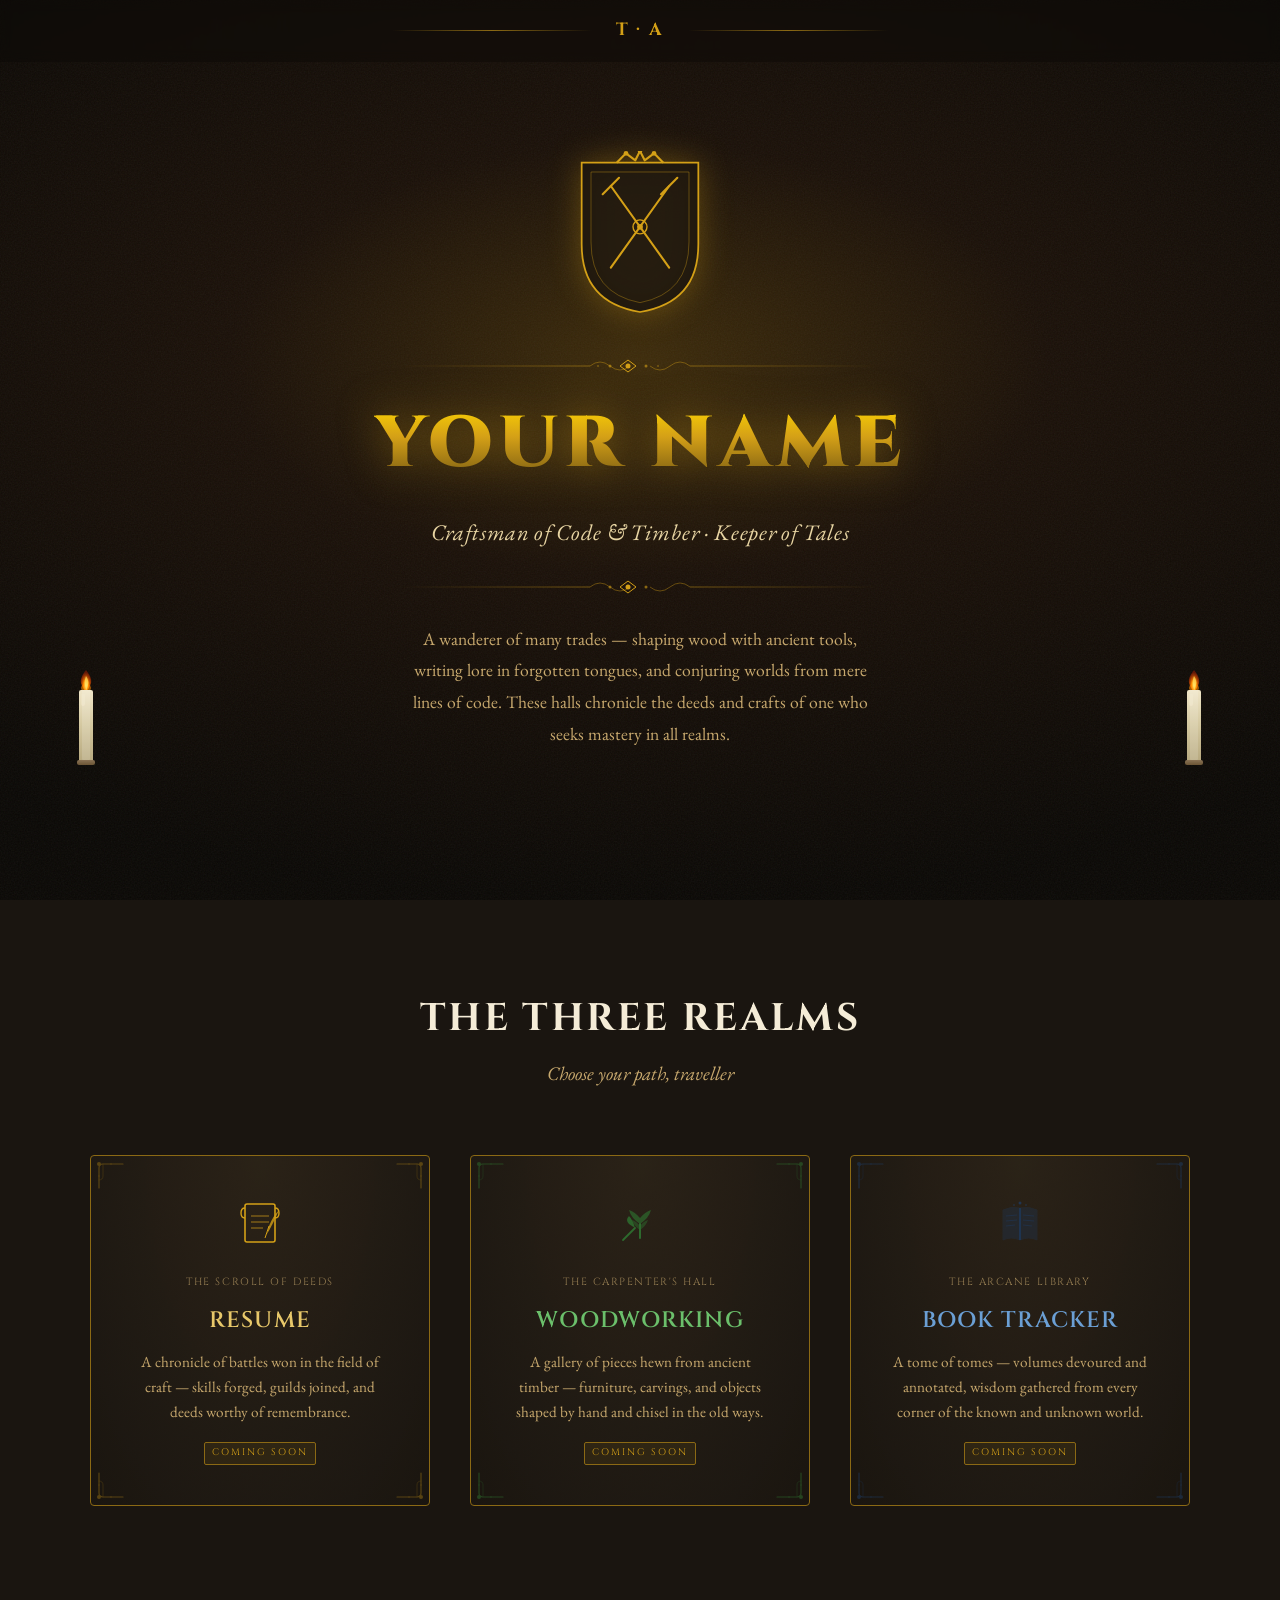
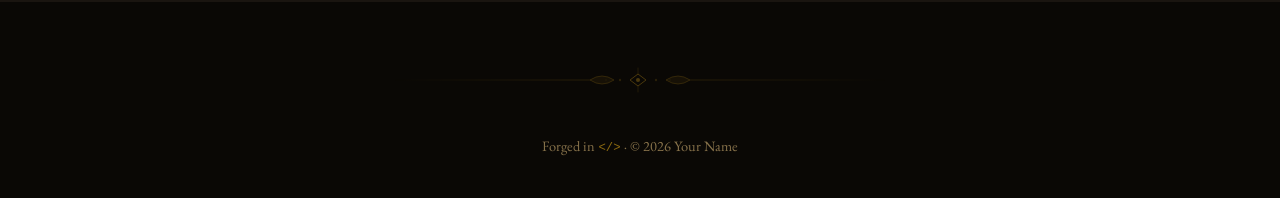
==== index.html @ 8cd8cc88 "Initial commit: fantasy personal site hub Full static site with high-fantasy aesthetic (Lord of the " ====
<!DOCTYPE html>
<html lang="en">
<head>
  <meta charset="UTF-8" />
  <meta name="viewport" content="width=device-width, initial-scale=1.0" />
  <title>Your Name — The Realm</title>

  <!-- Google Fonts -->
  <link rel="preconnect" href="https://fonts.googleapis.com" />
  <link rel="preconnect" href="https://fonts.gstatic.com" crossorigin />
  <link href="https://fonts.googleapis.com/css2?family=Cinzel:wght@400;600;700;900&family=EB+Garamond:ital,wght@0,400;0,500;1,400&display=swap" rel="stylesheet" />

  <!-- CSS -->
  <link rel="stylesheet" href="css/reset.css" />
  <link rel="stylesheet" href="css/variables.css" />
  <link rel="stylesheet" href="css/typography.css" />
  <link rel="stylesheet" href="css/layout.css" />
  <link rel="stylesheet" href="css/components.css" />
  <link rel="stylesheet" href="css/animations.css" />
  <link rel="stylesheet" href="css/responsive.css" />

  <!-- SVG noise filter used by hero + cards -->
  <svg xmlns="http://www.w3.org/2000/svg" width="0" height="0" style="position:absolute">
    <defs>
      <filter id="noise-filter" x="0%" y="0%" width="100%" height="100%" color-interpolation-filters="linearRGB">
        <feTurbulence type="fractalNoise" baseFrequency="0.65" numOctaves="3" stitchTiles="stitch" result="noiseOut"/>
        <feColorMatrix type="saturate" values="0" in="noiseOut" result="grayNoise"/>
        <feBlend in="SourceGraphic" in2="grayNoise" mode="overlay" result="blended"/>
        <feComposite in="blended" in2="SourceGraphic" operator="in"/>
      </filter>
    </defs>
  </svg>
</head>
<body>

  <!-- Ember particle canvas -->
  <canvas id="ember-canvas" aria-hidden="true"></canvas>

  <!-- ── Navigation ── -->
  <nav class="site-nav" role="navigation" aria-label="Site navigation">
    <span class="nav-rule" aria-hidden="true"></span>
    <span class="nav-monogram">T · A</span>
    <span class="nav-rule" aria-hidden="true"></span>
  </nav>

  <main>

    <!-- ══════════════════════════════════════════
         HERO
    ══════════════════════════════════════════ -->
    <section class="hero" aria-labelledby="hero-name">

      <!-- Parallax background layer -->
      <div class="hero-bg" aria-hidden="true"></div>

      <!-- Noise texture overlay -->
      <div class="hero-noise" aria-hidden="true">
        <svg xmlns="http://www.w3.org/2000/svg" width="100%" height="100%">
          <filter id="hero-noise">
            <feTurbulence type="fractalNoise" baseFrequency="0.7" numOctaves="4" stitchTiles="stitch"/>
          </filter>
          <rect width="100%" height="100%" filter="url(#hero-noise)" opacity="1"/>
        </svg>
      </div>

      <!-- Left candle -->
      <div class="candle candle-left" aria-hidden="true">
        <div class="candle-flame-wrap">
          <!-- Flame SVG -->
          <svg class="candle-flame" width="14" height="22" viewBox="0 0 14 22" fill="none" xmlns="http://www.w3.org/2000/svg">
            <ellipse cx="7" cy="18" rx="5" ry="4" fill="rgba(255,140,0,0.6)"/>
            <path d="M7 0 C4 4 1 8 2 13 C3 17 5 20 7 22 C9 20 11 17 12 13 C13 8 10 4 7 0Z"
                  fill="url(#flame-grad-l)"/>
            <path d="M7 6 C6 9 5 12 6 15 C6.5 17 7 19 7 22 C7.5 19 8.5 17 9 15 C10 12 9 9 7 6Z"
                  fill="rgba(255,230,100,0.7)"/>
            <defs>
              <radialGradient id="flame-grad-l" cx="50%" cy="70%" r="60%">
                <stop offset="0%"   stop-color="#FFE870"/>
                <stop offset="40%"  stop-color="#FF8C00"/>
                <stop offset="100%" stop-color="#CC2200" stop-opacity="0.4"/>
              </radialGradient>
            </defs>
          </svg>
        </div>
        <div class="candle-body" style="height:70px">
          <div class="candle-wax-drip"></div>
        </div>
        <div class="candle-base"></div>
      </div>

      <!-- Right candle -->
      <div class="candle candle-right" aria-hidden="true">
        <div class="candle-flame-wrap">
          <svg class="candle-flame" width="14" height="22" viewBox="0 0 14 22" fill="none" xmlns="http://www.w3.org/2000/svg">
            <ellipse cx="7" cy="18" rx="5" ry="4" fill="rgba(255,140,0,0.6)"/>
            <path d="M7 0 C4 4 1 8 2 13 C3 17 5 20 7 22 C9 20 11 17 12 13 C13 8 10 4 7 0Z"
                  fill="url(#flame-grad-r)"/>
            <path d="M7 6 C6 9 5 12 6 15 C6.5 17 7 19 7 22 C7.5 19 8.5 17 9 15 C10 12 9 9 7 6Z"
                  fill="rgba(255,230,100,0.7)"/>
            <defs>
              <radialGradient id="flame-grad-r" cx="50%" cy="70%" r="60%">
                <stop offset="0%"   stop-color="#FFE870"/>
                <stop offset="40%"  stop-color="#FF8C00"/>
                <stop offset="100%" stop-color="#CC2200" stop-opacity="0.4"/>
              </radialGradient>
            </defs>
          </svg>
        </div>
        <div class="candle-body" style="height:70px">
          <div class="candle-wax-drip"></div>
        </div>
        <div class="candle-base"></div>
      </div>

      <!-- Hero content -->
      <div class="hero-content">

        <!-- Heraldic crest SVG -->
        <svg class="hero-crest" viewBox="0 0 120 140" fill="none" xmlns="http://www.w3.org/2000/svg" aria-hidden="true">
          <!-- Shield outline -->
          <path d="M10 10 H110 V80 Q110 130 60 138 Q10 130 10 80 Z"
                fill="rgba(26,21,16,0.85)" stroke="#D4A017" stroke-width="1.5"/>
          <!-- Inner shield border -->
          <path d="M18 18 H102 V78 Q102 122 60 130 Q18 122 18 78 Z"
                fill="none" stroke="rgba(212,160,23,0.4)" stroke-width="0.8"/>
          <!-- Crossed swords -->
          <g stroke="#D4A017" stroke-width="1.8" stroke-linecap="round">
            <line x1="35" y1="30" x2="85" y2="100"/>
            <line x1="85" y1="30" x2="35" y2="100"/>
            <!-- Sword hilts -->
            <line x1="28" y1="37" x2="42" y2="23"/>
            <line x1="78" y1="37" x2="92" y2="23"/>
          </g>
          <!-- Star -->
          <circle cx="60" cy="65" r="6" fill="none" stroke="#D4A017" stroke-width="1.2"/>
          <circle cx="60" cy="65" r="2.5" fill="#D4A017"/>
          <!-- Crown atop shield -->
          <path d="M40 10 L48 2 L56 8 L60 0 L64 8 L72 2 L80 10"
                fill="none" stroke="#D4A017" stroke-width="1.8" stroke-linejoin="round"/>
          <!-- Decorative dots at crown points -->
          <circle cx="48" cy="2"  r="2" fill="#D4A017"/>
          <circle cx="60" cy="0"  r="2" fill="#D4A017"/>
          <circle cx="72" cy="2"  r="2" fill="#D4A017"/>
        </svg>

        <!-- Top ornate divider -->
        <svg class="hero-divider" viewBox="0 0 480 24" fill="none" xmlns="http://www.w3.org/2000/svg" aria-hidden="true">
          <line x1="0"   y1="12" x2="190" y2="12" stroke="url(#div-grad-l)" stroke-width="0.8"/>
          <line x1="290" y1="12" x2="480" y2="12" stroke="url(#div-grad-r)" stroke-width="0.8"/>
          <!-- Centre ornament -->
          <path d="M220 12 L228 6 L236 12 L228 18 Z" fill="none" stroke="#D4A017" stroke-width="1"/>
          <circle cx="228" cy="12" r="2.5" fill="#D4A017"/>
          <circle cx="210" cy="12" r="1.5" fill="rgba(212,160,23,0.6)"/>
          <circle cx="246" cy="12" r="1.5" fill="rgba(212,160,23,0.6)"/>
          <circle cx="198" cy="12" r="1"   fill="rgba(212,160,23,0.4)"/>
          <circle cx="258" cy="12" r="1"   fill="rgba(212,160,23,0.4)"/>
          <!-- Side scrolls -->
          <path d="M190 12 Q200 4 210 12 Q220 20 230 12" fill="none" stroke="rgba(212,160,23,0.5)" stroke-width="0.8"/>
          <path d="M290 12 Q280 4 270 12 Q260 20 250 12" fill="none" stroke="rgba(212,160,23,0.5)" stroke-width="0.8"/>
          <defs>
            <linearGradient id="div-grad-l" x1="0" y1="0" x2="190" y2="0" gradientUnits="userSpaceOnUse">
              <stop offset="0%"   stop-color="#D4A017" stop-opacity="0"/>
              <stop offset="100%" stop-color="#D4A017" stop-opacity="0.6"/>
            </linearGradient>
            <linearGradient id="div-grad-r" x1="290" y1="0" x2="480" y2="0" gradientUnits="userSpaceOnUse">
              <stop offset="0%"   stop-color="#D4A017" stop-opacity="0.6"/>
              <stop offset="100%" stop-color="#D4A017" stop-opacity="0"/>
            </linearGradient>
          </defs>
        </svg>

        <h1 class="hero-name" id="hero-name">Your Name</h1>
        <p class="hero-tagline">Craftsman of Code &amp; Timber · Keeper of Tales</p>

        <!-- Bottom ornate divider -->
        <svg class="hero-divider" viewBox="0 0 480 24" fill="none" xmlns="http://www.w3.org/2000/svg" aria-hidden="true">
          <use href="#div-grad-l"/>
          <line x1="0"   y1="12" x2="190" y2="12" stroke="url(#div-grad-l2)" stroke-width="0.8"/>
          <line x1="290" y1="12" x2="480" y2="12" stroke="url(#div-grad-r2)" stroke-width="0.8"/>
          <path d="M220 12 L228 6 L236 12 L228 18 Z" fill="none" stroke="#D4A017" stroke-width="1"/>
          <circle cx="228" cy="12" r="2.5" fill="#D4A017"/>
          <circle cx="210" cy="12" r="1.5" fill="rgba(212,160,23,0.6)"/>
          <circle cx="246" cy="12" r="1.5" fill="rgba(212,160,23,0.6)"/>
          <path d="M190 12 Q200 4 210 12 Q220 20 230 12" fill="none" stroke="rgba(212,160,23,0.5)" stroke-width="0.8"/>
          <path d="M290 12 Q280 4 270 12 Q260 20 250 12" fill="none" stroke="rgba(212,160,23,0.5)" stroke-width="0.8"/>
          <defs>
            <linearGradient id="div-grad-l2" x1="0" y1="0" x2="190" y2="0" gradientUnits="userSpaceOnUse">
              <stop offset="0%"   stop-color="#D4A017" stop-opacity="0"/>
              <stop offset="100%" stop-color="#D4A017" stop-opacity="0.6"/>
            </linearGradient>
            <linearGradient id="div-grad-r2" x1="290" y1="0" x2="480" y2="0" gradientUnits="userSpaceOnUse">
              <stop offset="0%"   stop-color="#D4A017" stop-opacity="0.6"/>
              <stop offset="100%" stop-color="#D4A017" stop-opacity="0"/>
            </linearGradient>
          </defs>
        </svg>

        <p class="hero-bio">
          A wanderer of many trades — shaping wood with ancient tools, writing lore in forgotten tongues,
          and conjuring worlds from mere lines of code. These halls chronicle the deeds and crafts
          of one who seeks mastery in all realms.
        </p>

      </div>
    </section>

    <!-- ══════════════════════════════════════════
         REALMS
    ══════════════════════════════════════════ -->
    <section class="realms" aria-labelledby="realms-title">
      <div class="realms-inner">

        <header class="realms-header">
          <h2 class="section-title" id="realms-title">The Three Realms</h2>
          <p class="section-subtitle">Choose your path, traveller</p>
        </header>

        <div class="realms-grid">

          <!-- ── Card 1: Resume ── -->
          <article class="realm-card card--resume" aria-label="The Scroll of Deeds — Resume">
            <!-- Corner filigree -->
            <div class="card-corners" aria-hidden="true">
              <svg class="card-corner card-corner--tl" viewBox="0 0 28 28" fill="none" xmlns="http://www.w3.org/2000/svg">
                <path d="M2 26 L2 6 Q2 2 6 2 L26 2" stroke="#8B6914" stroke-width="1.2" stroke-linecap="round"/>
                <path d="M2 18 Q6 18 6 14 L6 2" stroke="#8B6914" stroke-width="0.8" stroke-linecap="round" opacity="0.6"/>
                <circle cx="2"  cy="2"  r="2" fill="#8B6914"/>
                <circle cx="14" cy="2"  r="1" fill="#8B6914" opacity="0.5"/>
                <circle cx="2"  cy="14" r="1" fill="#8B6914" opacity="0.5"/>
              </svg>
              <svg class="card-corner card-corner--tr" viewBox="0 0 28 28" fill="none" xmlns="http://www.w3.org/2000/svg">
                <path d="M2 26 L2 6 Q2 2 6 2 L26 2" stroke="#8B6914" stroke-width="1.2" stroke-linecap="round"/>
                <path d="M2 18 Q6 18 6 14 L6 2" stroke="#8B6914" stroke-width="0.8" stroke-linecap="round" opacity="0.6"/>
                <circle cx="2"  cy="2"  r="2" fill="#8B6914"/>
                <circle cx="14" cy="2"  r="1" fill="#8B6914" opacity="0.5"/>
                <circle cx="2"  cy="14" r="1" fill="#8B6914" opacity="0.5"/>
              </svg>
              <svg class="card-corner card-corner--bl" viewBox="0 0 28 28" fill="none" xmlns="http://www.w3.org/2000/svg">
                <path d="M2 26 L2 6 Q2 2 6 2 L26 2" stroke="#8B6914" stroke-width="1.2" stroke-linecap="round"/>
                <path d="M2 18 Q6 18 6 14 L6 2" stroke="#8B6914" stroke-width="0.8" stroke-linecap="round" opacity="0.6"/>
                <circle cx="2"  cy="2"  r="2" fill="#8B6914"/>
                <circle cx="14" cy="2"  r="1" fill="#8B6914" opacity="0.5"/>
                <circle cx="2"  cy="14" r="1" fill="#8B6914" opacity="0.5"/>
              </svg>
              <svg class="card-corner card-corner--br" viewBox="0 0 28 28" fill="none" xmlns="http://www.w3.org/2000/svg">
                <path d="M2 26 L2 6 Q2 2 6 2 L26 2" stroke="#8B6914" stroke-width="1.2" stroke-linecap="round"/>
                <path d="M2 18 Q6 18 6 14 L6 2" stroke="#8B6914" stroke-width="0.8" stroke-linecap="round" opacity="0.6"/>
                <circle cx="2"  cy="2"  r="2" fill="#8B6914"/>
                <circle cx="14" cy="2"  r="1" fill="#8B6914" opacity="0.5"/>
                <circle cx="2"  cy="14" r="1" fill="#8B6914" opacity="0.5"/>
              </svg>
            </div>

            <!-- Glow overlay -->
            <div class="card-glow" aria-hidden="true"></div>

            <!-- Content -->
            <div class="card-content">
              <!-- Scroll / Quill icon -->
              <svg class="card-icon" viewBox="0 0 54 54" fill="none" xmlns="http://www.w3.org/2000/svg" aria-hidden="true">
                <rect x="12" y="8" width="30" height="38" rx="2" fill="none" stroke="currentColor" stroke-width="1.6"/>
                <path d="M12 12 Q8 12 8 17 Q8 22 12 22" fill="none" stroke="currentColor" stroke-width="1.4"/>
                <path d="M42 12 Q46 12 46 17 Q46 22 42 22" fill="none" stroke="currentColor" stroke-width="1.4"/>
                <line x1="18" y1="20" x2="36" y2="20" stroke="currentColor" stroke-width="1.2" opacity="0.7"/>
                <line x1="18" y1="26" x2="36" y2="26" stroke="currentColor" stroke-width="1.2" opacity="0.7"/>
                <line x1="18" y1="32" x2="30" y2="32" stroke="currentColor" stroke-width="1.2" opacity="0.7"/>
                <!-- Quill -->
                <path d="M34 38 Q40 28 46 14 Q40 20 36 30 Z" fill="currentColor" opacity="0.8"/>
                <line x1="36" y1="30" x2="32" y2="42" stroke="currentColor" stroke-width="1"/>
              </svg>

              <span class="card-label">The Scroll of Deeds</span>
              <h3 class="card-title">Resume</h3>
              <p class="card-description">
                A chronicle of battles won in the field of craft — skills forged, guilds joined,
                and deeds worthy of remembrance.
              </p>
              <span class="card-badge">Coming Soon</span>
            </div>
          </article>

          <!-- ── Card 2: Woodworking ── -->
          <article class="realm-card card--wood" aria-label="The Carpenter's Hall — Woodworking">
            <div class="card-corners" aria-hidden="true">
              <svg class="card-corner card-corner--tl" viewBox="0 0 28 28" fill="none" xmlns="http://www.w3.org/2000/svg">
                <path d="M2 26 L2 6 Q2 2 6 2 L26 2" stroke="#2D6A2D" stroke-width="1.2" stroke-linecap="round"/>
                <path d="M2 18 Q6 18 6 14 L6 2" stroke="#2D6A2D" stroke-width="0.8" stroke-linecap="round" opacity="0.6"/>
                <circle cx="2"  cy="2"  r="2" fill="#2D6A2D"/>
                <circle cx="14" cy="2"  r="1" fill="#2D6A2D" opacity="0.5"/>
                <circle cx="2"  cy="14" r="1" fill="#2D6A2D" opacity="0.5"/>
              </svg>
              <svg class="card-corner card-corner--tr" viewBox="0 0 28 28" fill="none" xmlns="http://www.w3.org/2000/svg">
                <path d="M2 26 L2 6 Q2 2 6 2 L26 2" stroke="#2D6A2D" stroke-width="1.2" stroke-linecap="round"/>
                <path d="M2 18 Q6 18 6 14 L6 2" stroke="#2D6A2D" stroke-width="0.8" stroke-linecap="round" opacity="0.6"/>
                <circle cx="2"  cy="2"  r="2" fill="#2D6A2D"/>
                <circle cx="14" cy="2"  r="1" fill="#2D6A2D" opacity="0.5"/>
                <circle cx="2"  cy="14" r="1" fill="#2D6A2D" opacity="0.5"/>
              </svg>
              <svg class="card-corner card-corner--bl" viewBox="0 0 28 28" fill="none" xmlns="http://www.w3.org/2000/svg">
                <path d="M2 26 L2 6 Q2 2 6 2 L26 2" stroke="#2D6A2D" stroke-width="1.2" stroke-linecap="round"/>
                <path d="M2 18 Q6 18 6 14 L6 2" stroke="#2D6A2D" stroke-width="0.8" stroke-linecap="round" opacity="0.6"/>
                <circle cx="2"  cy="2"  r="2" fill="#2D6A2D"/>
                <circle cx="14" cy="2"  r="1" fill="#2D6A2D" opacity="0.5"/>
                <circle cx="2"  cy="14" r="1" fill="#2D6A2D" opacity="0.5"/>
              </svg>
              <svg class="card-corner card-corner--br" viewBox="0 0 28 28" fill="none" xmlns="http://www.w3.org/2000/svg">
                <path d="M2 26 L2 6 Q2 2 6 2 L26 2" stroke="#2D6A2D" stroke-width="1.2" stroke-linecap="round"/>
                <path d="M2 18 Q6 18 6 14 L6 2" stroke="#2D6A2D" stroke-width="0.8" stroke-linecap="round" opacity="0.6"/>
                <circle cx="2"  cy="2"  r="2" fill="#2D6A2D"/>
                <circle cx="14" cy="2"  r="1" fill="#2D6A2D" opacity="0.5"/>
                <circle cx="2"  cy="14" r="1" fill="#2D6A2D" opacity="0.5"/>
              </svg>
            </div>

            <div class="card-glow" aria-hidden="true"></div>

            <div class="card-content">
              <!-- Axe + Tree icon -->
              <svg class="card-icon" viewBox="0 0 54 54" fill="none" xmlns="http://www.w3.org/2000/svg" aria-hidden="true">
                <!-- Tree -->
                <path d="M27 42 L27 28" stroke="currentColor" stroke-width="2" stroke-linecap="round"/>
                <path d="M27 28 Q18 22 16 14 Q22 16 27 22 Q32 16 38 14 Q36 22 27 28Z"
                      fill="currentColor" opacity="0.7"/>
                <path d="M27 34 Q21 30 19 24 Q23 25 27 30 Q31 25 35 24 Q33 30 27 34Z"
                      fill="currentColor" opacity="0.5"/>
                <!-- Axe -->
                <line x1="10" y1="44" x2="22" y2="32" stroke="currentColor" stroke-width="1.8" stroke-linecap="round"/>
                <path d="M16 28 Q12 24 16 20 Q20 24 22 32 Z" fill="currentColor" opacity="0.9"/>
              </svg>

              <span class="card-label">The Carpenter's Hall</span>
              <h3 class="card-title">Woodworking</h3>
              <p class="card-description">
                A gallery of pieces hewn from ancient timber — furniture, carvings, and objects
                shaped by hand and chisel in the old ways.
              </p>
              <span class="card-badge">Coming Soon</span>
            </div>
          </article>

          <!-- ── Card 3: Books ── -->
          <article class="realm-card card--books" aria-label="The Arcane Library — Book Tracker">
            <div class="card-corners" aria-hidden="true">
              <svg class="card-corner card-corner--tl" viewBox="0 0 28 28" fill="none" xmlns="http://www.w3.org/2000/svg">
                <path d="M2 26 L2 6 Q2 2 6 2 L26 2" stroke="#1E3A5F" stroke-width="1.2" stroke-linecap="round"/>
                <path d="M2 18 Q6 18 6 14 L6 2" stroke="#1E3A5F" stroke-width="0.8" stroke-linecap="round" opacity="0.6"/>
                <circle cx="2"  cy="2"  r="2" fill="#1E3A5F"/>
                <circle cx="14" cy="2"  r="1" fill="#1E3A5F" opacity="0.5"/>
                <circle cx="2"  cy="14" r="1" fill="#1E3A5F" opacity="0.5"/>
              </svg>
              <svg class="card-corner card-corner--tr" viewBox="0 0 28 28" fill="none" xmlns="http://www.w3.org/2000/svg">
                <path d="M2 26 L2 6 Q2 2 6 2 L26 2" stroke="#1E3A5F" stroke-width="1.2" stroke-linecap="round"/>
                <path d="M2 18 Q6 18 6 14 L6 2" stroke="#1E3A5F" stroke-width="0.8" stroke-linecap="round" opacity="0.6"/>
                <circle cx="2"  cy="2"  r="2" fill="#1E3A5F"/>
                <circle cx="14" cy="2"  r="1" fill="#1E3A5F" opacity="0.5"/>
                <circle cx="2"  cy="14" r="1" fill="#1E3A5F" opacity="0.5"/>
              </svg>
              <svg class="card-corner card-corner--bl" viewBox="0 0 28 28" fill="none" xmlns="http://www.w3.org/2000/svg">
                <path d="M2 26 L2 6 Q2 2 6 2 L26 2" stroke="#1E3A5F" stroke-width="1.2" stroke-linecap="round"/>
                <path d="M2 18 Q6 18 6 14 L6 2" stroke="#1E3A5F" stroke-width="0.8" stroke-linecap="round" opacity="0.6"/>
                <circle cx="2"  cy="2"  r="2" fill="#1E3A5F"/>
                <circle cx="14" cy="2"  r="1" fill="#1E3A5F" opacity="0.5"/>
                <circle cx="2"  cy="14" r="1" fill="#1E3A5F" opacity="0.5"/>
              </svg>
              <svg class="card-corner card-corner--br" viewBox="0 0 28 28" fill="none" xmlns="http://www.w3.org/2000/svg">
                <path d="M2 26 L2 6 Q2 2 6 2 L26 2" stroke="#1E3A5F" stroke-width="1.2" stroke-linecap="round"/>
                <path d="M2 18 Q6 18 6 14 L6 2" stroke="#1E3A5F" stroke-width="0.8" stroke-linecap="round" opacity="0.6"/>
                <circle cx="2"  cy="2"  r="2" fill="#1E3A5F"/>
                <circle cx="14" cy="2"  r="1" fill="#1E3A5F" opacity="0.5"/>
                <circle cx="2"  cy="14" r="1" fill="#1E3A5F" opacity="0.5"/>
              </svg>
            </div>

            <div class="card-glow" aria-hidden="true"></div>

            <div class="card-content">
              <!-- Open book icon -->
              <svg class="card-icon" viewBox="0 0 54 54" fill="none" xmlns="http://www.w3.org/2000/svg" aria-hidden="true">
                <!-- Book spine -->
                <line x1="27" y1="12" x2="27" y2="44" stroke="currentColor" stroke-width="1.4"/>
                <!-- Left page -->
                <path d="M27 12 Q18 10 10 14 L10 44 Q18 40 27 44 Z"
                      fill="currentColor" opacity="0.3" stroke="currentColor" stroke-width="1"/>
                <!-- Right page -->
                <path d="M27 12 Q36 10 44 14 L44 44 Q36 40 27 44 Z"
                      fill="currentColor" opacity="0.3" stroke="currentColor" stroke-width="1"/>
                <!-- Lines on left page -->
                <line x1="13" y1="20" x2="24" y2="19" stroke="currentColor" stroke-width="0.8" opacity="0.6"/>
                <line x1="13" y1="25" x2="24" y2="24" stroke="currentColor" stroke-width="0.8" opacity="0.6"/>
                <line x1="13" y1="30" x2="22" y2="29" stroke="currentColor" stroke-width="0.8" opacity="0.6"/>
                <!-- Lines on right page -->
                <line x1="30" y1="19" x2="41" y2="20" stroke="currentColor" stroke-width="0.8" opacity="0.6"/>
                <line x1="30" y1="24" x2="41" y2="25" stroke="currentColor" stroke-width="0.8" opacity="0.6"/>
                <line x1="30" y1="29" x2="39" y2="30" stroke="currentColor" stroke-width="0.8" opacity="0.6"/>
                <!-- Stars/magic above book -->
                <circle cx="27" cy="7"  r="1.5" fill="currentColor" opacity="0.8"/>
                <circle cx="21" cy="9"  r="1"   fill="currentColor" opacity="0.5"/>
                <circle cx="33" cy="9"  r="1"   fill="currentColor" opacity="0.5"/>
              </svg>

              <span class="card-label">The Arcane Library</span>
              <h3 class="card-title">Book Tracker</h3>
              <p class="card-description">
                A tome of tomes — volumes devoured and annotated, wisdom gathered from
                every corner of the known and unknown world.
              </p>
              <span class="card-badge">Coming Soon</span>
            </div>
          </article>

        </div><!-- /realms-grid -->
      </div><!-- /realms-inner -->
    </section>

  </main>

  <!-- ══════════════════════════════════════════
       FOOTER
  ══════════════════════════════════════════ -->
  <footer class="site-footer">
    <!-- Ornate divider -->
    <svg class="footer-divider" viewBox="0 0 500 28" fill="none" xmlns="http://www.w3.org/2000/svg" aria-hidden="true">
      <line x1="0"   y1="14" x2="200" y2="14" stroke="url(#foot-l)" stroke-width="0.8"/>
      <line x1="300" y1="14" x2="500" y2="14" stroke="url(#foot-r)" stroke-width="0.8"/>
      <!-- Centre ornament -->
      <path d="M240 14 L248 8 L256 14 L248 20 L240 14Z" fill="none" stroke="#8B6914" stroke-width="1"/>
      <path d="M248 8 L248 2 M248 20 L248 26" stroke="#8B6914" stroke-width="0.8" stroke-linecap="round" opacity="0.5"/>
      <circle cx="248" cy="14" r="2" fill="#8B6914"/>
      <circle cx="230" cy="14" r="1.2" fill="rgba(139,105,20,0.5)"/>
      <circle cx="266" cy="14" r="1.2" fill="rgba(139,105,20,0.5)"/>
      <circle cx="216" cy="14" r="0.8" fill="rgba(139,105,20,0.3)"/>
      <circle cx="280" cy="14" r="0.8" fill="rgba(139,105,20,0.3)"/>
      <!-- Leaf scrolls -->
      <path d="M200 14 Q212 6 224 14 Q212 22 200 14Z" fill="rgba(139,105,20,0.2)" stroke="#8B6914" stroke-width="0.6"/>
      <path d="M300 14 Q288 6 276 14 Q288 22 300 14Z" fill="rgba(139,105,20,0.2)" stroke="#8B6914" stroke-width="0.6"/>
      <defs>
        <linearGradient id="foot-l" x1="0" y1="0" x2="200" y2="0" gradientUnits="userSpaceOnUse">
          <stop offset="0%"   stop-color="#8B6914" stop-opacity="0"/>
          <stop offset="100%" stop-color="#8B6914" stop-opacity="0.6"/>
        </linearGradient>
        <linearGradient id="foot-r" x1="300" y1="0" x2="500" y2="0" gradientUnits="userSpaceOnUse">
          <stop offset="0%"   stop-color="#8B6914" stop-opacity="0.6"/>
          <stop offset="100%" stop-color="#8B6914" stop-opacity="0"/>
        </linearGradient>
      </defs>
    </svg>

    <p>Forged in <code>&lt;/&gt;</code> &middot; &copy; <span id="footer-year"></span> Your Name</p>
  </footer>

  <script>
    // Auto-populate footer year
    document.getElementById('footer-year').textContent = new Date().getFullYear();
  </script>
  <script src="js/embers.js"></script>

</body>
</html>
---- css/variables.css ----
:root {
  /* ── Colors ── */
  --color-void: #0A0805;
  --color-deep-stone: #1A1510;
  --color-stone: #2C2418;
  --color-parchment: #C8A96E;
  --color-parchment-light: #E8D5A3;
  --color-parchment-bright: #F5ECD7;
  --color-gold: #D4A017;
  --color-gold-bright: #FFD700;
  --color-gold-dim: #8B6914;
  --color-ember-orange: #FF6B35;

  /* Per-card accents */
  --color-resume: #D4A017;
  --color-resume-glow: rgba(212, 160, 23, 0.35);
  --color-wood: #2D6A2D;
  --color-wood-glow: rgba(45, 106, 45, 0.35);
  --color-books: #1E3A5F;
  --color-books-glow: rgba(30, 58, 95, 0.35);

  /* ── Typography ── */
  --font-heading: 'Cinzel', serif;
  --font-body: 'EB Garamond', serif;

  /* ── Spacing ── */
  --space-xs: 0.5rem;
  --space-sm: 1rem;
  --space-md: 1.5rem;
  --space-lg: 2.5rem;
  --space-xl: 4rem;
  --space-2xl: 6rem;

  /* ── Transitions ── */
  --transition-fast: 200ms ease;
  --transition-mid: 350ms ease;
  --transition-slow: 600ms ease;

  /* ── Scroll (set by JS) ── */
  --scroll-y: 0px;
}
---- css/typography.css ----
body {
  font-family: var(--font-body);
  font-size: 1.125rem;
  line-height: 1.7;
  color: var(--color-parchment);
  background-color: var(--color-void);
}

h1, h2, h3, h4 {
  font-family: var(--font-heading);
  line-height: 1.2;
  letter-spacing: 0.05em;
}

.hero-name {
  font-family: var(--font-heading);
  font-weight: 900;
  font-size: clamp(2rem, 6vw, 4.5rem);
  letter-spacing: 0.08em;
  text-transform: uppercase;
  background: linear-gradient(180deg, #FFD700 0%, #D4A017 40%, #8B6914 80%);
  -webkit-background-clip: text;
  -webkit-text-fill-color: transparent;
  background-clip: text;
  filter: drop-shadow(0 0 20px rgba(212, 160, 23, 0.5));
}

.hero-tagline {
  font-family: var(--font-body);
  font-style: italic;
  font-size: clamp(1rem, 2.5vw, 1.4rem);
  color: var(--color-parchment-light);
  letter-spacing: 0.03em;
}

.hero-bio {
  font-family: var(--font-body);
  font-size: clamp(0.95rem, 1.8vw, 1.1rem);
  color: var(--color-parchment);
  max-width: 60ch;
  margin: 0 auto;
  line-height: 1.8;
}

.section-title {
  font-family: var(--font-heading);
  font-weight: 700;
  font-size: clamp(1.5rem, 3vw, 2.5rem);
  color: var(--color-parchment-bright);
  letter-spacing: 0.06em;
  text-transform: uppercase;
}

.section-subtitle {
  font-family: var(--font-body);
  font-style: italic;
  font-size: clamp(0.95rem, 1.8vw, 1.2rem);
  color: var(--color-parchment);
}

.card-title {
  font-family: var(--font-heading);
  font-weight: 600;
  font-size: clamp(1.1rem, 2vw, 1.4rem);
  letter-spacing: 0.05em;
  text-transform: uppercase;
}

.card-label {
  font-family: var(--font-heading);
  font-size: 0.65rem;
  letter-spacing: 0.15em;
  text-transform: uppercase;
  color: var(--color-parchment);
  opacity: 0.7;
}

.card-description {
  font-family: var(--font-body);
  font-size: 0.95rem;
  line-height: 1.65;
  color: var(--color-parchment);
}

.nav-monogram {
  font-family: var(--font-heading);
  font-weight: 700;
  font-size: 1.1rem;
  letter-spacing: 0.12em;
  text-transform: uppercase;
  color: var(--color-gold);
}

footer p {
  font-family: var(--font-body);
  font-size: 0.9rem;
  color: var(--color-parchment);
  opacity: 0.65;
}

footer code {
  font-family: 'Courier New', monospace;
  color: var(--color-gold);
  font-size: 0.85em;
}
---- css/layout.css ----
/* ── Base page ── */
body {
  min-height: 100vh;
  overflow-x: hidden;
  position: relative;
}

/* ── Ember canvas ── */
#ember-canvas {
  position: fixed;
  inset: 0;
  z-index: 0;
  pointer-events: none;
  width: 100%;
  height: 100%;
}

/* ── Nav ── */
.site-nav {
  position: fixed;
  top: 0;
  left: 0;
  right: 0;
  z-index: 100;
  display: flex;
  align-items: center;
  justify-content: center;
  padding: var(--space-sm) var(--space-lg);
  gap: var(--space-md);
  backdrop-filter: blur(6px);
  -webkit-backdrop-filter: blur(6px);
  background: rgba(10, 8, 5, 0.4);
}

.nav-rule {
  flex: 1;
  height: 1px;
  background: linear-gradient(90deg, transparent, var(--color-gold-dim), transparent);
  max-width: 200px;
}

/* ── Main content ── */
main {
  position: relative;
  z-index: 1;
}

/* ── Hero ── */
.hero {
  position: relative;
  min-height: 100vh;
  display: flex;
  flex-direction: column;
  align-items: center;
  justify-content: center;
  text-align: center;
  padding: var(--space-2xl) var(--space-lg);
  overflow: hidden;
}

.hero-bg {
  position: absolute;
  inset: 0;
  background:
    radial-gradient(ellipse 80% 60% at 50% 40%, #3D2B0A 0%, #1A1008 40%, #0A0805 100%);
  transform: translateY(calc(var(--scroll-y) * 0.3));
  z-index: 0;
}

.hero-noise {
  position: absolute;
  inset: 0;
  opacity: 0.06;
  z-index: 1;
}

.hero-content {
  position: relative;
  z-index: 3;
  display: flex;
  flex-direction: column;
  align-items: center;
  gap: var(--space-md);
}

.hero-crest {
  width: clamp(80px, 12vw, 140px);
  height: auto;
  margin-bottom: var(--space-sm);
  filter: drop-shadow(0 0 16px rgba(212, 160, 23, 0.4));
}

.hero-divider {
  width: clamp(200px, 50vw, 480px);
  height: auto;
  opacity: 0.7;
}

/* ── Candles ── */
.candle {
  position: absolute;
  bottom: 15%;
  z-index: 2;
  display: flex;
  flex-direction: column;
  align-items: center;
  gap: 0;
}

.candle-left  { left: 6%; }
.candle-right { right: 6%; }

.candle-flame-wrap {
  position: relative;
  width: 14px;
  height: 24px;
  margin-bottom: -2px;
}

.candle-flame {
  position: absolute;
  bottom: 0;
  left: 50%;
  transform-origin: bottom center;
  transform: translateX(-50%);
}

.candle-body {
  width: 14px;
  border-radius: 2px 2px 0 0;
  background: linear-gradient(180deg, #F0E6C8 0%, #D4C8A0 50%, #B8AA80 100%);
  position: relative;
}

.candle-body::after {
  content: '';
  position: absolute;
  top: 0;
  left: 3px;
  right: 3px;
  bottom: 0;
  background: rgba(255,255,255,0.15);
  border-radius: 1px;
}

.candle-wax-drip {
  position: absolute;
  top: 4px;
  left: 2px;
  width: 4px;
  height: 12px;
  background: rgba(240, 230, 200, 0.6);
  border-radius: 0 0 3px 3px;
}

.candle-base {
  width: 18px;
  height: 5px;
  background: linear-gradient(180deg, #8B7355, #6B5535);
  border-radius: 2px;
}

/* ── Realms section ── */
.realms {
  background-color: var(--color-deep-stone);
  position: relative;
  padding: var(--space-2xl) var(--space-lg);
}

.realms-inner {
  max-width: 1100px;
  margin: 0 auto;
}

.realms-header {
  text-align: center;
  margin-bottom: var(--space-xl);
  display: flex;
  flex-direction: column;
  gap: var(--space-sm);
}

.realms-grid {
  display: grid;
  grid-template-columns: 1fr;
  gap: var(--space-lg);
}

@media (min-width: 640px) {
  .realms-grid {
    grid-template-columns: repeat(2, 1fr);
  }
}

@media (min-width: 1024px) {
  .realms-grid {
    grid-template-columns: repeat(3, 1fr);
  }
}

/* ── Footer ── */
.site-footer {
  background-color: var(--color-void);
  text-align: center;
  padding: var(--space-xl) var(--space-lg) var(--space-lg);
  position: relative;
  z-index: 1;
}

.footer-divider {
  width: clamp(200px, 60vw, 500px);
  margin: 0 auto var(--space-lg);
  opacity: 0.5;
}
---- css/components.css ----
/* ── Realm Card ── */
.realm-card {
  position: relative;
  padding: var(--space-lg);
  border-radius: 4px;
  border: 1px solid var(--color-gold-dim);
  overflow: hidden;
  cursor: default;
  transition: transform var(--transition-mid), border-color var(--transition-mid);
  background:
    radial-gradient(ellipse at top, rgba(44, 36, 24, 0.9), rgba(26, 21, 16, 0.95)),
    url("data:image/svg+xml,%3Csvg xmlns='http://www.w3.org/2000/svg'%3E%3Cfilter id='n'%3E%3CfeTurbulence type='fractalNoise' baseFrequency='0.65' numOctaves='3' stitchTiles='stitch'/%3E%3C/filter%3E%3Crect width='100%25' height='100%25' filter='url(%23n)' opacity='0.08'/%3E%3C/svg%3E");
  background-blend-mode: normal, overlay;
}

.realm-card:hover {
  transform: translateY(-6px);
  border-color: var(--color-gold);
}

/* Per-card glow overlay */
.card-glow {
  position: absolute;
  inset: 0;
  opacity: 0;
  transition: opacity var(--transition-mid);
  pointer-events: none;
  z-index: 0;
}

.realm-card:hover .card-glow {
  opacity: 1;
}

.card--resume .card-glow {
  background: radial-gradient(ellipse at bottom, var(--color-resume-glow), transparent 70%);
}

.card--wood .card-glow {
  background: radial-gradient(ellipse at bottom, var(--color-wood-glow), transparent 70%);
}

.card--books .card-glow {
  background: radial-gradient(ellipse at bottom, var(--color-books-glow), transparent 70%);
}

/* Corner filigree */
.card-corners {
  position: absolute;
  inset: 0;
  pointer-events: none;
  z-index: 1;
}

.card-corner {
  position: absolute;
  width: 28px;
  height: 28px;
  opacity: 0.55;
}

.card-corner--tl { top: 6px;    left: 6px;  }
.card-corner--tr { top: 6px;    right: 6px; transform: scaleX(-1); }
.card-corner--bl { bottom: 6px; left: 6px;  transform: scaleY(-1); }
.card-corner--br { bottom: 6px; right: 6px; transform: scale(-1);  }

/* Card content */
.card-content {
  position: relative;
  z-index: 2;
  display: flex;
  flex-direction: column;
  align-items: center;
  text-align: center;
  gap: var(--space-sm);
}

.card-icon {
  width: 54px;
  height: 54px;
  margin-bottom: var(--space-xs);
}

.card--resume  .card-icon { color: var(--color-resume); }
.card--wood    .card-icon { color: var(--color-wood);   }
.card--books   .card-icon { color: var(--color-books);  }

.card--resume  .card-title { color: #E8C86A; }
.card--wood    .card-title { color: #6BBF6B; }
.card--books   .card-title { color: #6B9FD4; }

.card-badge {
  display: inline-block;
  padding: 0.25em 0.8em;
  border: 1px solid var(--color-gold-dim);
  border-radius: 2px;
  font-family: var(--font-heading);
  font-size: 0.6rem;
  letter-spacing: 0.2em;
  text-transform: uppercase;
  color: var(--color-gold);
  background: rgba(212, 160, 23, 0.08);
  animation: badge-shimmer 4s ease-in-out infinite;
}

/* ── "Coming Soon" badge shimmer ── */
@keyframes badge-shimmer {
  0%, 100% {
    border-color: var(--color-gold-dim);
    box-shadow: none;
    color: var(--color-gold);
  }
  50% {
    border-color: var(--color-gold-bright);
    box-shadow: 0 0 8px rgba(255, 215, 0, 0.4), inset 0 0 4px rgba(255, 215, 0, 0.1);
    color: var(--color-gold-bright);
  }
}
---- css/animations.css ----
/* ── Hero fade-in ── */
@keyframes fade-rise {
  from {
    opacity: 0;
    transform: translateY(20px);
  }
  to {
    opacity: 1;
    transform: translateY(0);
  }
}

.hero-crest      { animation: fade-rise 1s ease 0.2s both; }
.hero-name       { animation: fade-rise 1s ease 0.5s both; }
.hero-tagline    { animation: fade-rise 1s ease 0.8s both; }
.hero-bio        { animation: fade-rise 1s ease 1.0s both; }
.hero-divider    { animation: fade-rise 1s ease 1.1s both; }

/* ── Candle flicker ── */
@keyframes flicker-left {
  0%   { transform: translateX(-50%) scaleX(1)    scaleY(1)    rotate(0deg);   opacity: 0.95; }
  15%  { transform: translateX(-50%) scaleX(0.88) scaleY(1.05) rotate(-2deg);  opacity: 0.9;  }
  30%  { transform: translateX(-50%) scaleX(1.06) scaleY(0.96) rotate(1.5deg); opacity: 1;    }
  50%  { transform: translateX(-50%) scaleX(0.92) scaleY(1.08) rotate(-1deg);  opacity: 0.92; }
  65%  { transform: translateX(-50%) scaleX(1.04) scaleY(0.94) rotate(2deg);   opacity: 0.98; }
  80%  { transform: translateX(-50%) scaleX(0.9)  scaleY(1.06) rotate(-1.5deg);opacity: 0.88; }
  100% { transform: translateX(-50%) scaleX(1)    scaleY(1)    rotate(0deg);   opacity: 0.95; }
}

@keyframes flicker-right {
  0%   { transform: translateX(-50%) scaleX(1)    scaleY(1)    rotate(0deg);   opacity: 0.9;  }
  20%  { transform: translateX(-50%) scaleX(1.05) scaleY(0.93) rotate(2.5deg); opacity: 0.95; }
  40%  { transform: translateX(-50%) scaleX(0.9)  scaleY(1.07) rotate(-2deg);  opacity: 0.85; }
  55%  { transform: translateX(-50%) scaleX(1.08) scaleY(0.95) rotate(1deg);   opacity: 1;    }
  70%  { transform: translateX(-50%) scaleX(0.86) scaleY(1.04) rotate(-2.5deg);opacity: 0.9;  }
  85%  { transform: translateX(-50%) scaleX(1.03) scaleY(0.97) rotate(1.5deg); opacity: 0.93; }
  100% { transform: translateX(-50%) scaleX(1)    scaleY(1)    rotate(0deg);   opacity: 0.9;  }
}

.candle-left  .candle-flame { animation: flicker-left  2.3s ease-in-out infinite; }
.candle-right .candle-flame { animation: flicker-right 2.7s ease-in-out infinite; }

/* ── Reduced motion ── */
@media (prefers-reduced-motion: reduce) {
  *, *::before, *::after {
    animation-duration: 0.01ms !important;
    animation-iteration-count: 1 !important;
    transition-duration: 0.01ms !important;
  }
}
---- css/responsive.css ----
/* ── Mobile: < 640px ── */
@media (max-width: 639px) {
  .candle {
    display: none;
  }

  .hero {
    padding: calc(var(--space-2xl) + 2rem) var(--space-sm) var(--space-xl);
  }

  .realms {
    padding: var(--space-xl) var(--space-sm);
  }

  .realm-card {
    padding: var(--space-md);
  }
}

/* ── Small tablet: 640px – 1023px ── */
@media (min-width: 640px) and (max-width: 1023px) {
  .candle {
    display: none;
  }
}

/* ── Desktop: 1024px+ ── */
@media (min-width: 1024px) {
  .candle {
    display: flex;
  }
}

/* ── Nav spacing ── */
@media (max-width: 480px) {
  .nav-rule {
    max-width: 60px;
  }
}
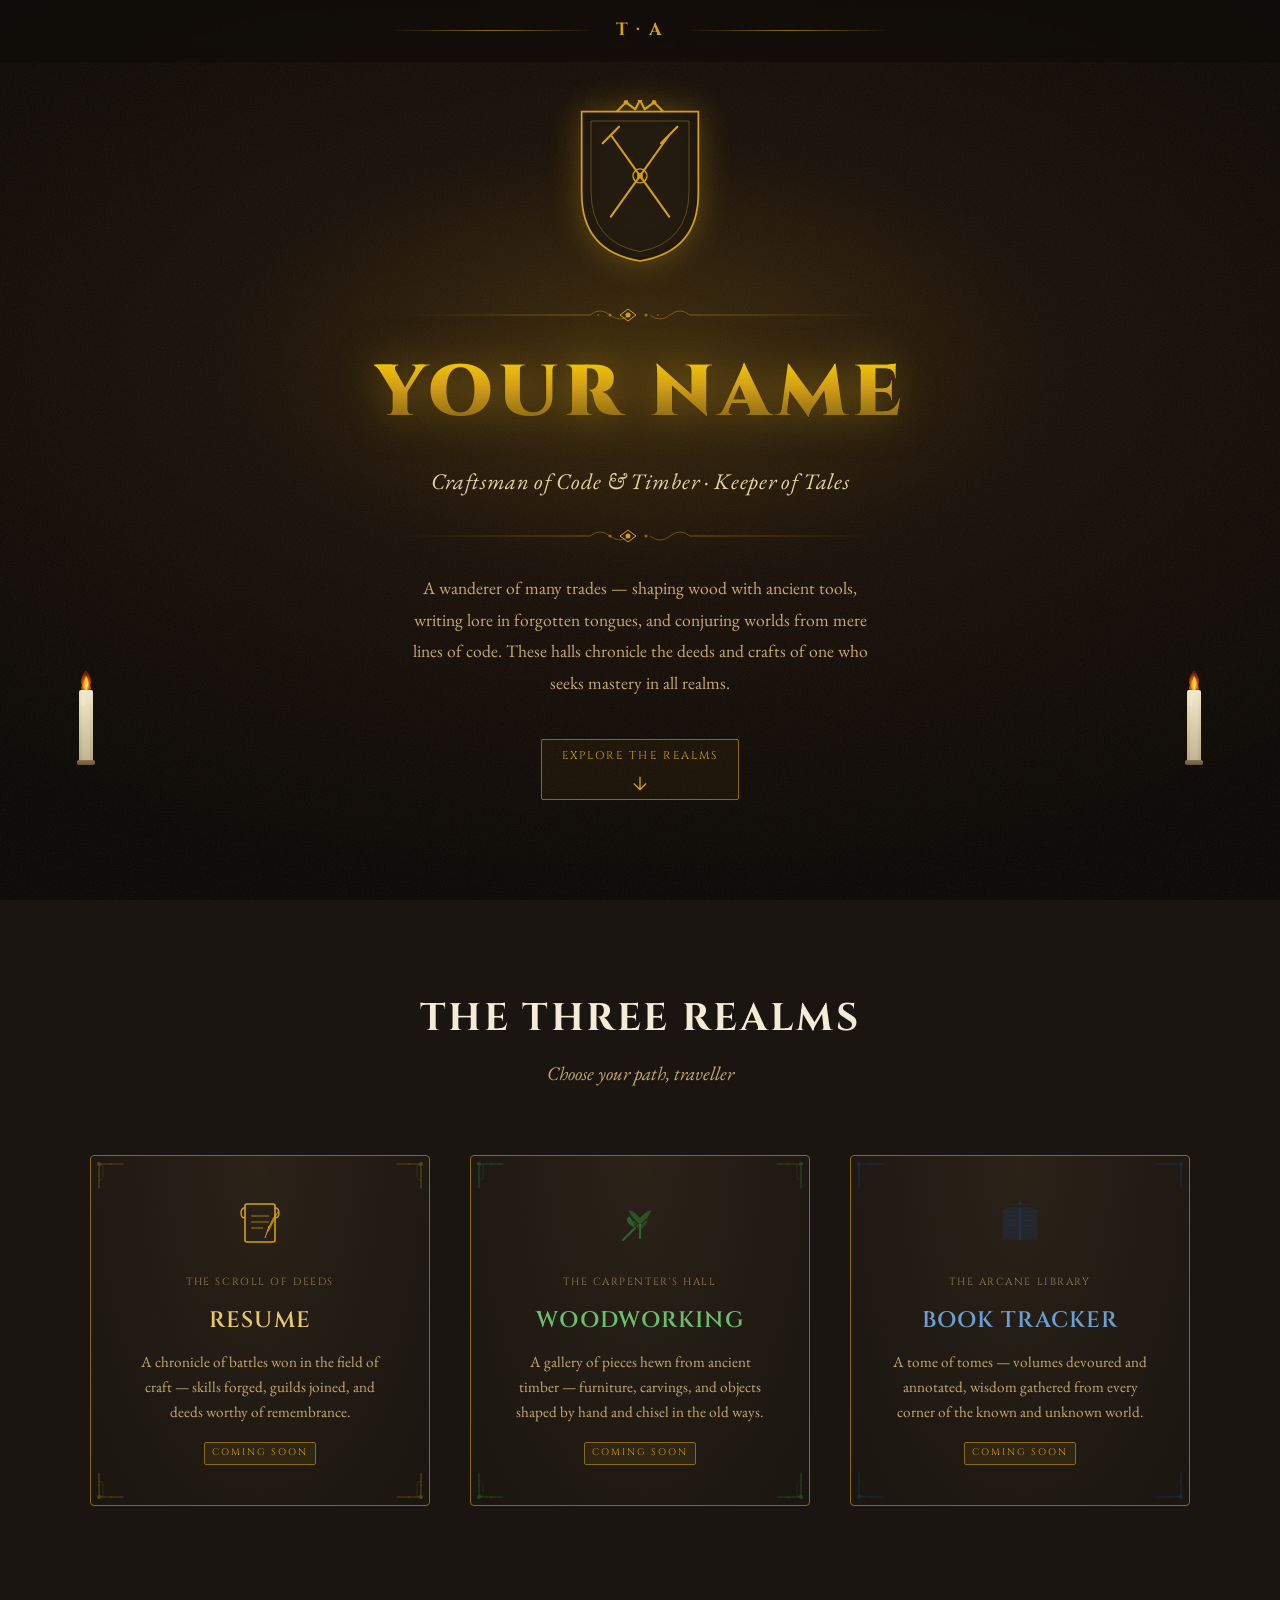
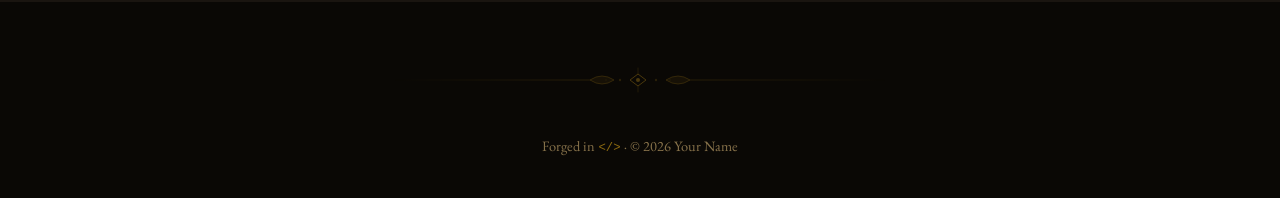
==== commit 10f60ea1: "feat: add scroll-to-realms button in hero section Adds a gold-bordered CTA button below the hero bio" ====
--- a/index.html
+++ b/index.html
@@ -201,13 +201,23 @@
           of one who seeks mastery in all realms.
         </p>
 
+        <a href="#realms" class="scroll-btn" aria-label="Scroll to The Three Realms">
+          <span class="scroll-btn-text">Explore the Realms</span>
+          <svg class="scroll-btn-arrow" viewBox="0 0 24 24" fill="none"
+               xmlns="http://www.w3.org/2000/svg" aria-hidden="true">
+            <path d="M12 5 L12 19 M5 13 L12 20 L19 13"
+                  stroke="currentColor" stroke-width="1.6"
+                  stroke-linecap="round" stroke-linejoin="round"/>
+          </svg>
+        </a>
+
       </div>
     </section>
 
     <!-- ══════════════════════════════════════════
          REALMS
     ══════════════════════════════════════════ -->
-    <section class="realms" aria-labelledby="realms-title">
+    <section class="realms" id="realms" aria-labelledby="realms-title">
       <div class="realms-inner">
 
         <header class="realms-header">
--- a/css/components.css
+++ b/css/components.css
@@ -116,3 +116,35 @@
     color: var(--color-gold-bright);
   }
 }
+
+/* ── Scroll button ── */
+.scroll-btn {
+  display: inline-flex;
+  flex-direction: column;
+  align-items: center;
+  gap: var(--space-xs);
+  padding: 0.6em 1.8em 0.5em;
+  border: 1px solid var(--color-gold-dim);
+  border-radius: 2px;
+  color: var(--color-gold);
+  font-family: var(--font-heading);
+  font-size: 0.7rem;
+  letter-spacing: 0.18em;
+  text-transform: uppercase;
+  background: rgba(212, 160, 23, 0.05);
+  transition: border-color var(--transition-mid), color var(--transition-mid),
+              background var(--transition-mid), box-shadow var(--transition-mid);
+  margin-top: var(--space-sm);
+}
+
+.scroll-btn:hover {
+  border-color: var(--color-gold);
+  color: var(--color-gold-bright);
+  background: rgba(212, 160, 23, 0.12);
+  box-shadow: 0 0 16px rgba(212, 160, 23, 0.25);
+}
+
+.scroll-btn-arrow {
+  width: 20px;
+  height: 20px;
+}
--- a/css/animations.css
+++ b/css/animations.css
@@ -40,6 +40,16 @@
 .candle-left  .candle-flame { animation: flicker-left  2.3s ease-in-out infinite; }
 .candle-right .candle-flame { animation: flicker-right 2.7s ease-in-out infinite; }
 
+@keyframes arrow-bounce {
+  0%, 100% { transform: translateY(0);   opacity: 0.7; }
+  50%       { transform: translateY(5px); opacity: 1;   }
+}
+
+.scroll-btn {
+  animation: fade-rise 1s ease 1.3s both,
+             arrow-bounce 2s ease-in-out 2.3s infinite;
+}
+
 /* ── Reduced motion ── */
 @media (prefers-reduced-motion: reduce) {
   *, *::before, *::after {
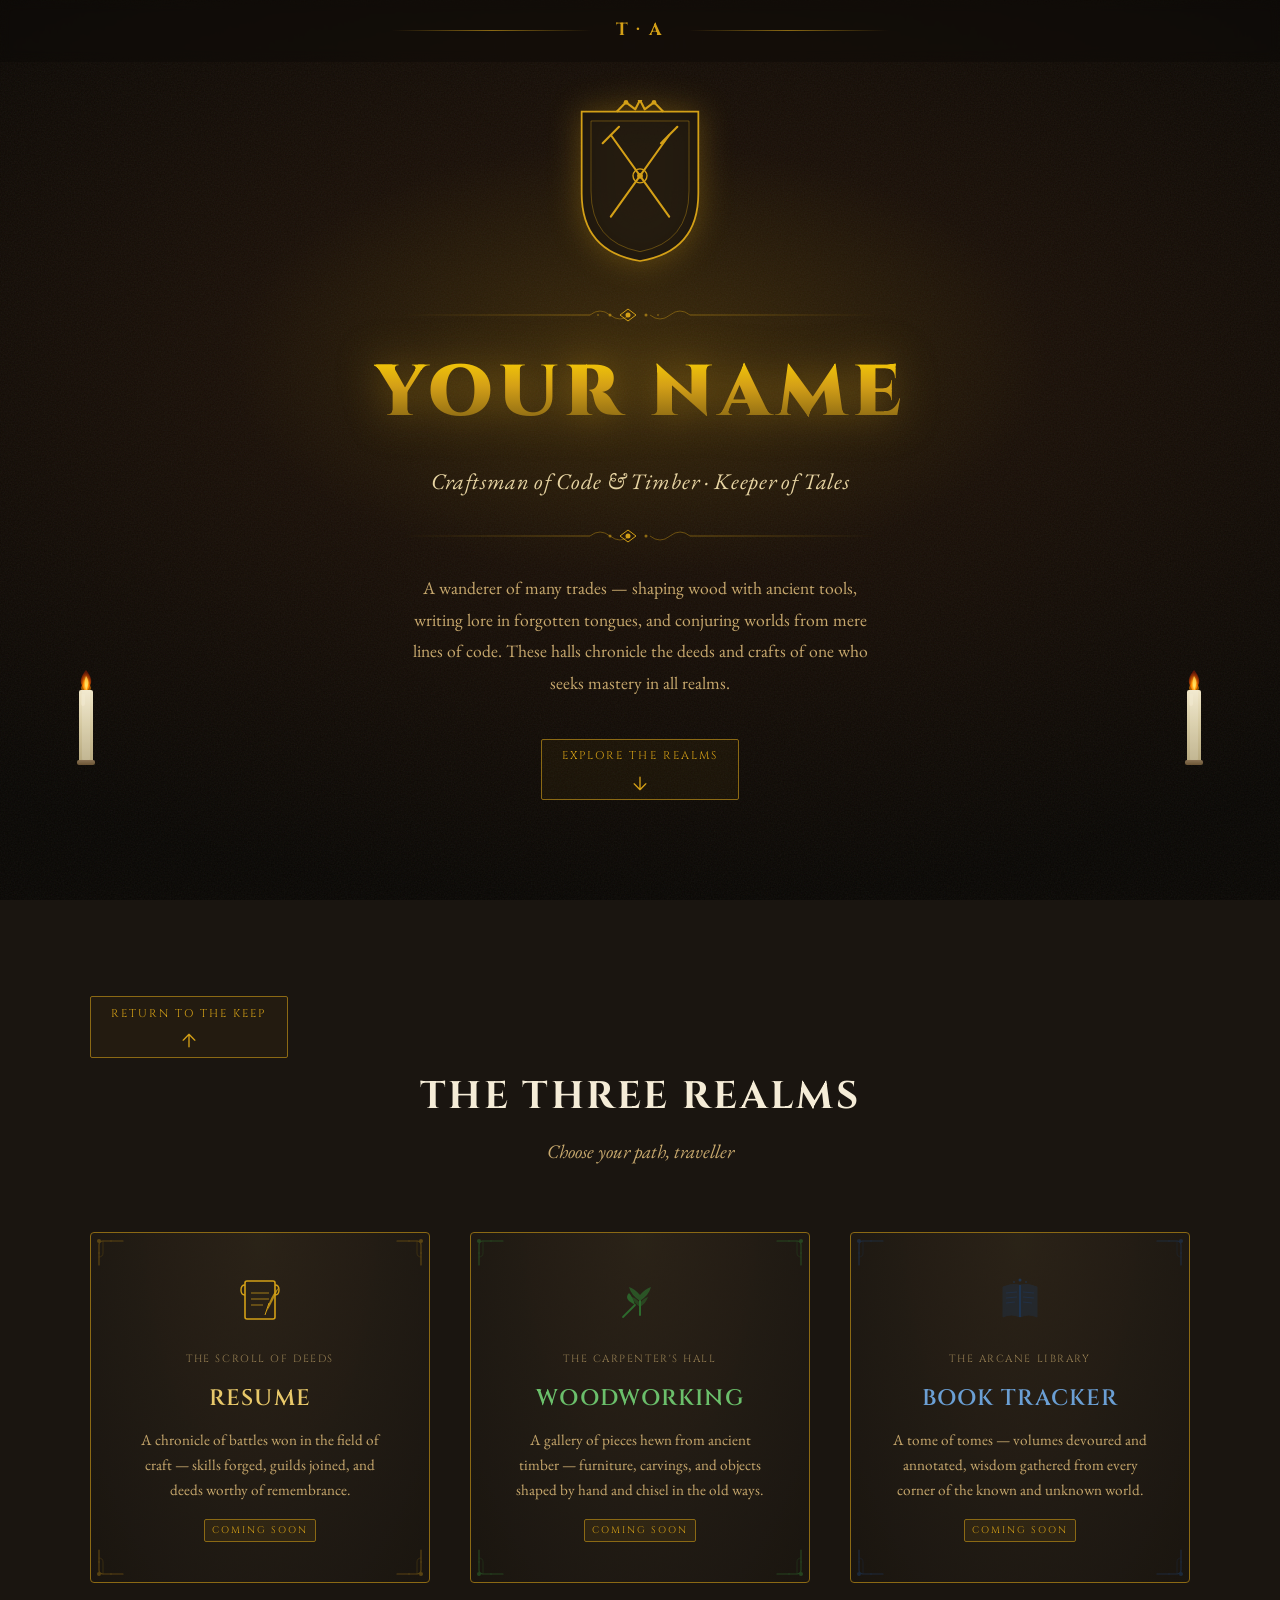
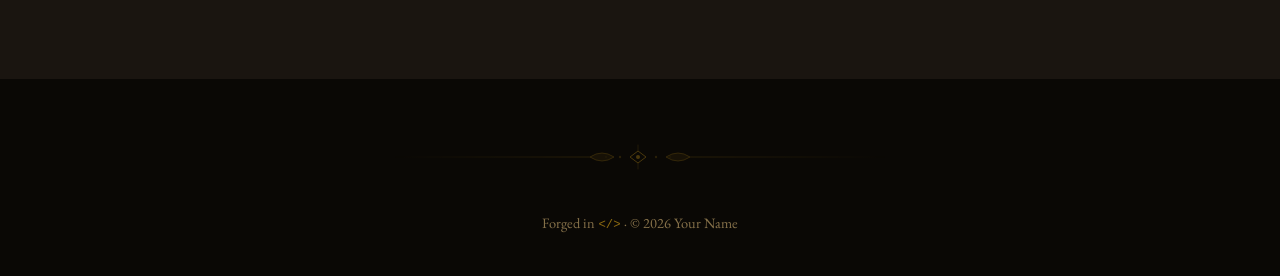
==== commit bf49d1c1: "feat: add scroll-to-hero button above realm cards Adds a back-to-top CTA above the realms header tha" ====
--- a/index.html
+++ b/index.html
@@ -48,7 +48,7 @@
     <!-- ══════════════════════════════════════════
          HERO
     ══════════════════════════════════════════ -->
-    <section class="hero" aria-labelledby="hero-name">
+    <section class="hero" id="hero" aria-labelledby="hero-name">
 
       <!-- Parallax background layer -->
       <div class="hero-bg" aria-hidden="true"></div>
@@ -219,6 +219,16 @@
     ══════════════════════════════════════════ -->
     <section class="realms" id="realms" aria-labelledby="realms-title">
       <div class="realms-inner">
+
+        <a href="#hero" class="scroll-btn scroll-btn--up" aria-label="Scroll back to hero">
+          <svg class="scroll-btn-arrow" viewBox="0 0 24 24" fill="none"
+               xmlns="http://www.w3.org/2000/svg" aria-hidden="true">
+            <path d="M12 19 L12 5 M5 11 L12 4 L19 11"
+                  stroke="currentColor" stroke-width="1.6"
+                  stroke-linecap="round" stroke-linejoin="round"/>
+          </svg>
+          <span class="scroll-btn-text">Return to the Keep</span>
+        </a>
 
         <header class="realms-header">
           <h2 class="section-title" id="realms-title">The Three Realms</h2>
--- a/css/components.css
+++ b/css/components.css
@@ -148,3 +148,9 @@
   width: 20px;
   height: 20px;
 }
+
+.scroll-btn--up {
+  flex-direction: column-reverse;
+  margin-top: 0;
+  margin-bottom: var(--space-sm);
+}
--- a/css/animations.css
+++ b/css/animations.css
@@ -41,13 +41,22 @@
 .candle-right .candle-flame { animation: flicker-right 2.7s ease-in-out infinite; }
 
 @keyframes arrow-bounce {
-  0%, 100% { transform: translateY(0);   opacity: 0.7; }
-  50%       { transform: translateY(5px); opacity: 1;   }
+  0%, 100% { transform: translateY(0);    opacity: 0.7; }
+  50%       { transform: translateY(5px);  opacity: 1;   }
+}
+
+@keyframes arrow-bounce-up {
+  0%, 100% { transform: translateY(0);    opacity: 0.7; }
+  50%       { transform: translateY(-5px); opacity: 1;   }
 }
 
 .scroll-btn {
   animation: fade-rise 1s ease 1.3s both,
              arrow-bounce 2s ease-in-out 2.3s infinite;
+}
+
+.scroll-btn--up .scroll-btn-arrow {
+  animation: arrow-bounce-up 2s ease-in-out infinite;
 }
 
 /* ── Reduced motion ── */
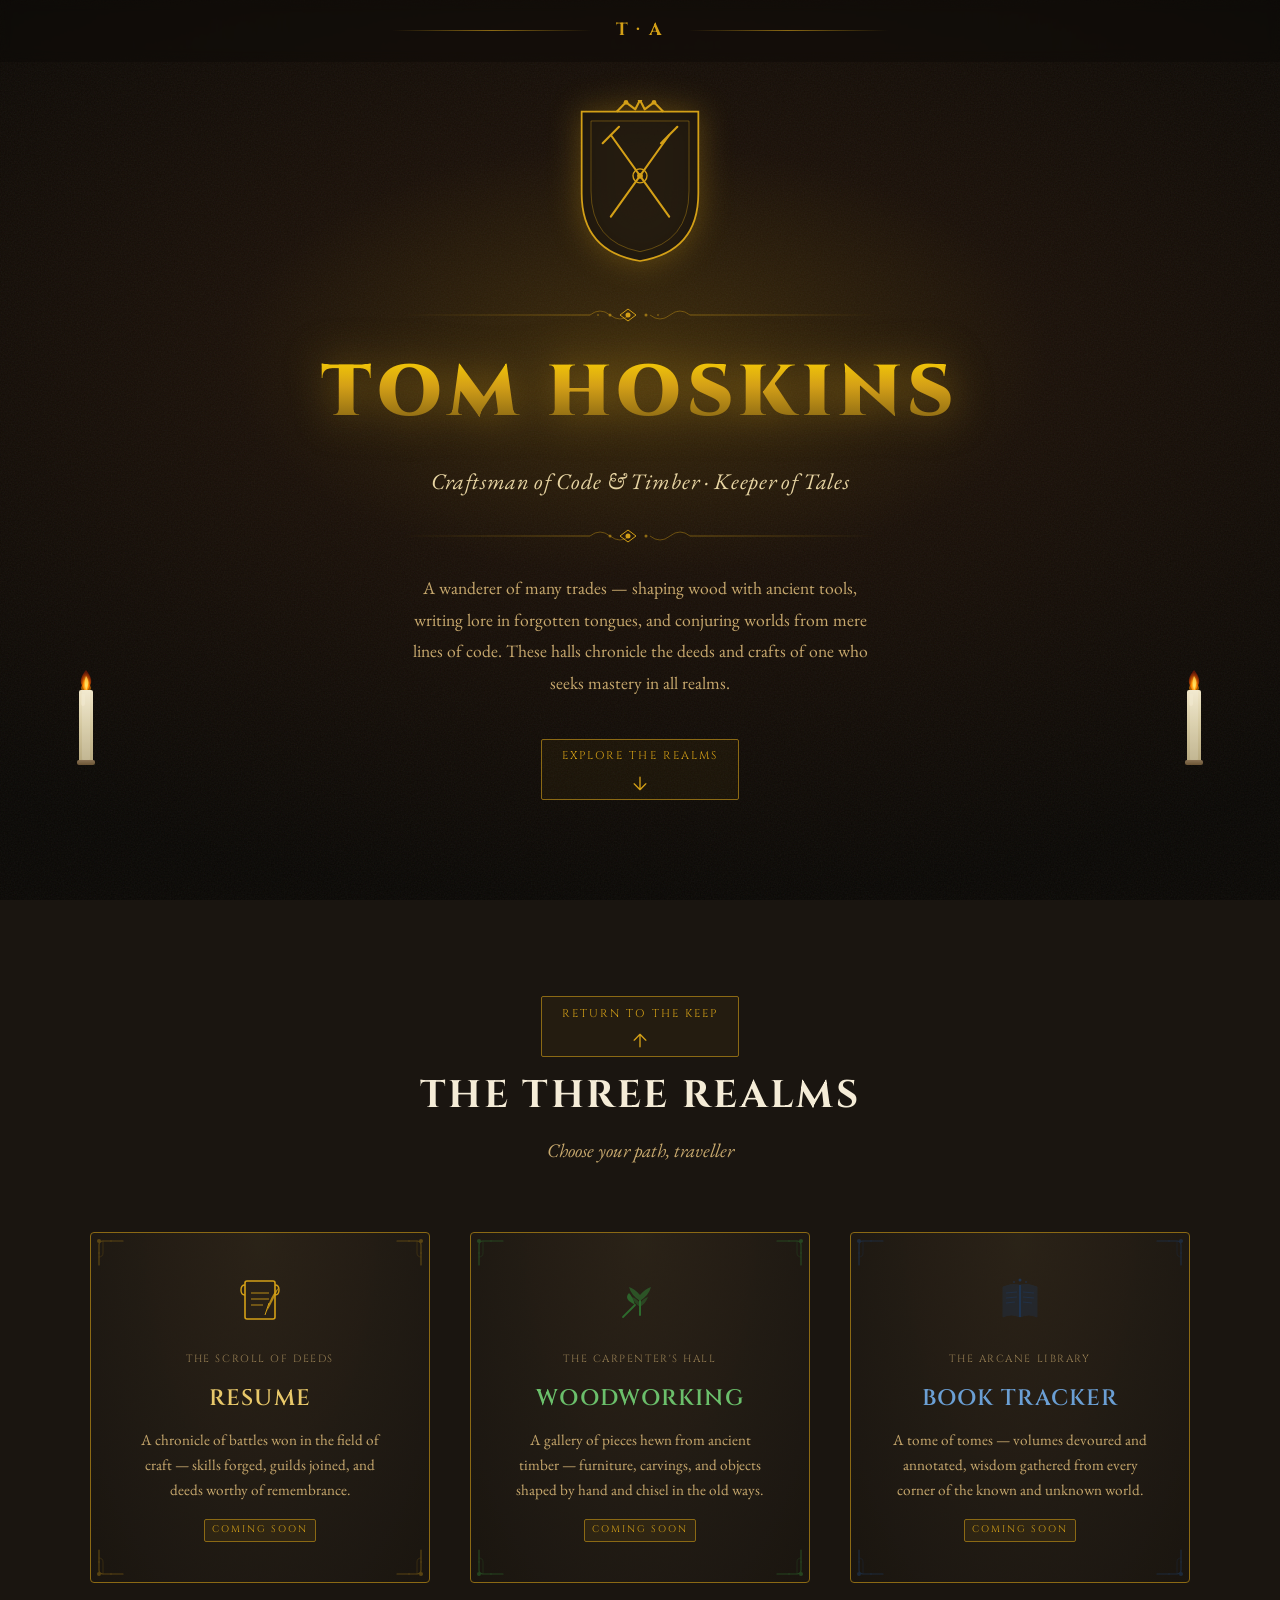
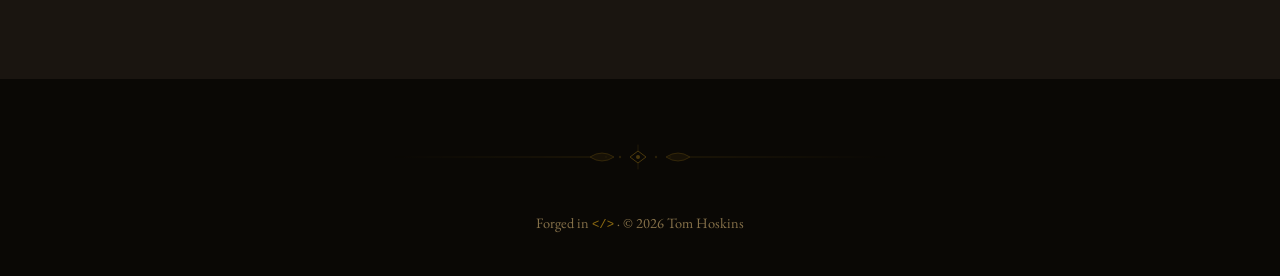
==== commit e52c10ae: "feat: replace placeholder name with Tom Hoskins Co-Authored-By: Claude Sonnet 4.6 <noreply@anthropic" ====
--- a/index.html
+++ b/index.html
@@ -3,7 +3,7 @@
 <head>
   <meta charset="UTF-8" />
   <meta name="viewport" content="width=device-width, initial-scale=1.0" />
-  <title>Your Name — The Realm</title>
+  <title>Tom Hoskins — The Realm</title>
 
   <!-- Google Fonts -->
   <link rel="preconnect" href="https://fonts.googleapis.com" />
@@ -169,7 +169,7 @@
           </defs>
         </svg>
 
-        <h1 class="hero-name" id="hero-name">Your Name</h1>
+        <h1 class="hero-name" id="hero-name">Tom Hoskins</h1>
         <p class="hero-tagline">Craftsman of Code &amp; Timber · Keeper of Tales</p>
 
         <!-- Bottom ornate divider -->
@@ -465,7 +465,7 @@
       </defs>
     </svg>
 
-    <p>Forged in <code>&lt;/&gt;</code> &middot; &copy; <span id="footer-year"></span> Your Name</p>
+    <p>Forged in <code>&lt;/&gt;</code> &middot; &copy; <span id="footer-year"></span> Tom Hoskins</p>
   </footer>
 
   <script>
--- a/css/components.css
+++ b/css/components.css
@@ -153,4 +153,7 @@
   flex-direction: column-reverse;
   margin-top: 0;
   margin-bottom: var(--space-sm);
+  margin-inline: auto;
+  display: flex;
+  width: fit-content;
 }
--- a/css/animations.css
+++ b/css/animations.css
@@ -55,7 +55,7 @@
              arrow-bounce 2s ease-in-out 2.3s infinite;
 }
 
-.scroll-btn--up .scroll-btn-arrow {
+.scroll-btn--up {
   animation: arrow-bounce-up 2s ease-in-out infinite;
 }
 
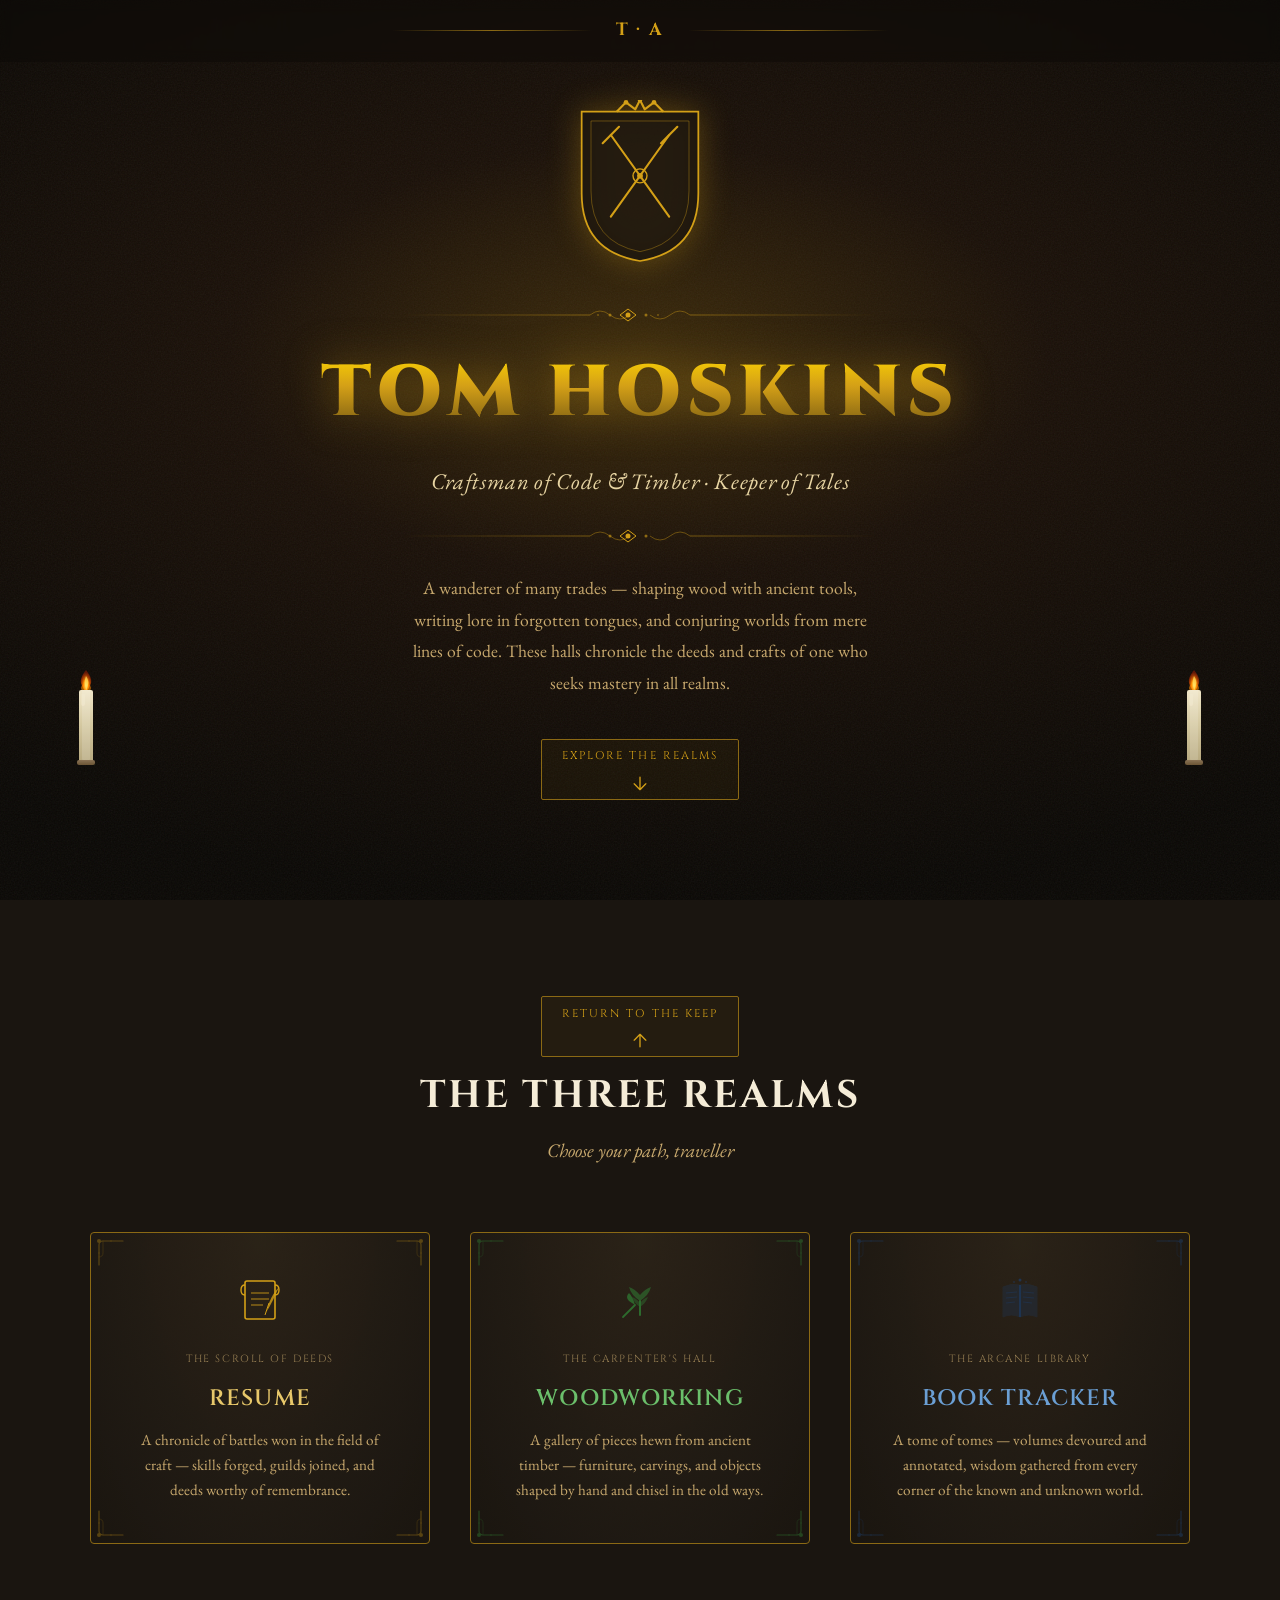
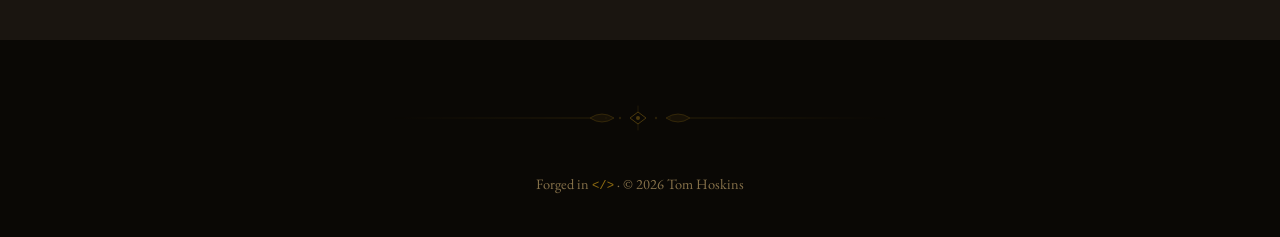
==== commit 516b504f: "feat: add barebones sub-pages for all three realms Creates resume/, woodworking/, and books/ sub-pag" ====
--- a/index.html
+++ b/index.html
@@ -295,7 +295,7 @@
                 A chronicle of battles won in the field of craft — skills forged, guilds joined,
                 and deeds worthy of remembrance.
               </p>
-              <span class="card-badge">Coming Soon</span>
+              <a href="resume/index.html" class="card-link" aria-label="Enter the Scroll of Deeds — Resume"></a>
             </div>
           </article>
 
@@ -354,7 +354,7 @@
                 A gallery of pieces hewn from ancient timber — furniture, carvings, and objects
                 shaped by hand and chisel in the old ways.
               </p>
-              <span class="card-badge">Coming Soon</span>
+              <a href="woodworking/index.html" class="card-link" aria-label="Enter the Carpenter's Hall — Woodworking"></a>
             </div>
           </article>
 
@@ -424,7 +424,7 @@
                 A tome of tomes — volumes devoured and annotated, wisdom gathered from
                 every corner of the known and unknown world.
               </p>
-              <span class="card-badge">Coming Soon</span>
+              <a href="books/index.html" class="card-link" aria-label="Enter the Arcane Library — Book Tracker"></a>
             </div>
           </article>
 
--- a/css/layout.css
+++ b/css/layout.css
@@ -212,3 +212,52 @@
   margin: 0 auto var(--space-lg);
   opacity: 0.5;
 }
+
+/* ── Sub-page hero ── */
+.page-hero {
+  min-height: 40vh;
+  display: flex;
+  flex-direction: column;
+  align-items: center;
+  justify-content: center;
+  text-align: center;
+  padding: var(--space-2xl) var(--space-lg) var(--space-xl);
+  background: radial-gradient(ellipse 80% 60% at 50% 40%, #1A1008 0%, #0A0805 100%);
+  border-bottom: 1px solid var(--color-gold-dim);
+  gap: var(--space-sm);
+}
+
+.page-icon {
+  width: clamp(60px, 10vw, 90px);
+  height: auto;
+  margin-bottom: var(--space-xs);
+}
+
+.page-label {
+  font-family: var(--font-heading);
+  font-size: 0.65rem;
+  letter-spacing: 0.25em;
+  text-transform: uppercase;
+  color: var(--color-parchment);
+  opacity: 0.7;
+}
+
+.page-title {
+  font-family: var(--font-heading);
+  font-weight: 700;
+  font-size: clamp(1.8rem, 5vw, 3rem);
+  letter-spacing: 0.08em;
+  text-transform: uppercase;
+  margin: 0;
+}
+
+.page-content {
+  max-width: 680px;
+  margin: var(--space-2xl) auto;
+  padding: 0 var(--space-lg);
+  text-align: center;
+  color: var(--color-parchment);
+  font-family: var(--font-body);
+  font-size: clamp(0.95rem, 1.8vw, 1.1rem);
+  line-height: 1.8;
+}
--- a/css/components.css
+++ b/css/components.css
@@ -5,7 +5,7 @@
   border-radius: 4px;
   border: 1px solid var(--color-gold-dim);
   overflow: hidden;
-  cursor: default;
+  cursor: pointer;
   transition: transform var(--transition-mid), border-color var(--transition-mid);
   background:
     radial-gradient(ellipse at top, rgba(44, 36, 24, 0.9), rgba(26, 21, 16, 0.95)),
@@ -117,6 +117,13 @@
   }
 }
 
+/* ── Card stretch link ── */
+.card-link {
+  position: absolute;
+  inset: 0;
+  z-index: 1;
+}
+
 /* ── Scroll button ── */
 .scroll-btn {
   display: inline-flex;
